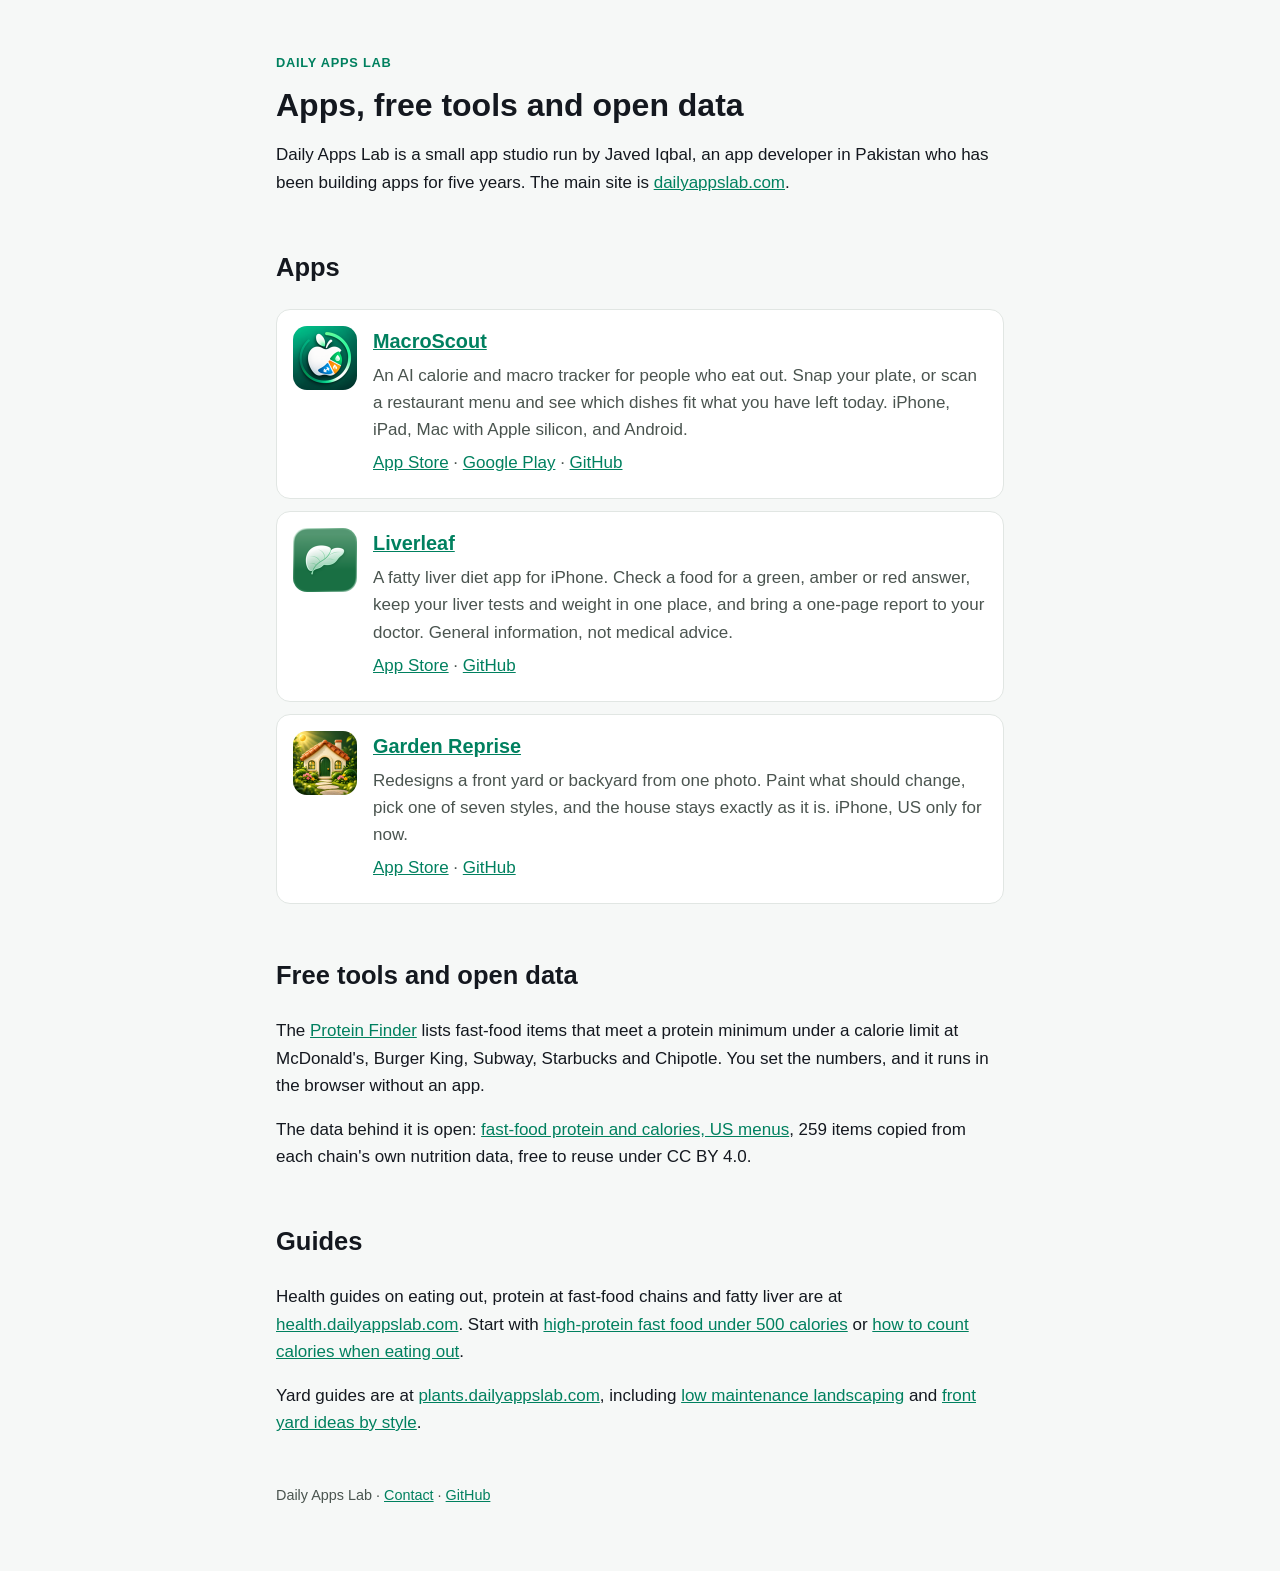
==== index.html @ c86abbc7 "Add the home page, styles, icons, robots and sitemap" ====
<!doctype html>
<html lang="en">
<head>
<meta charset="utf-8">
<meta name="viewport" content="width=device-width, initial-scale=1">
<title>Daily Apps Lab on GitHub: apps, free tools and open data</title>
<meta name="description" content="MacroScout, Liverleaf and Garden Reprise by Daily Apps Lab, plus a free fast-food Protein Finder and the open dataset behind it.">
<link rel="canonical" href="https://dailyappslab.github.io/">
<link rel="stylesheet" href="style.css">
<script type="application/ld+json">
{"@context":"https://schema.org","@type":"Organization","name":"Daily Apps Lab","url":"https://dailyappslab.com/","founder":{"@type":"Person","name":"Javed Iqbal","url":"https://health.dailyappslab.com/about/","sameAs":["https://github.com/javediqbal-byte"]},"sameAs":["https://github.com/dailyappslab","https://dailyappslab.github.io/"]}
</script>
</head>
<body>
<main>
<p class="k">Daily Apps Lab</p>
<h1>Apps, free tools and open data</h1>
<p>Daily Apps Lab is a small app studio run by Javed Iqbal, an app developer in Pakistan who has been building apps for five years. The main site is <a href="https://dailyappslab.com/">dailyappslab.com</a>.</p>

<h2>Apps</h2>
<div class="app"><img src="img-macroscout.png" alt="MacroScout icon"><div>
<h3><a href="https://health.dailyappslab.com/macroscout/">MacroScout</a></h3>
<p>An AI calorie and macro tracker for people who eat out. Snap your plate, or scan a restaurant menu and see which dishes fit what you have left today. iPhone, iPad, Mac with Apple silicon, and Android.</p>
<p><a href="https://apps.apple.com/app/apple-store/id6760803463?pt=128676461&amp;ct=github-readme&amp;mt=8">App Store</a> · <a href="https://play.google.com/store/apps/details?id=com.javediqbal8381.calorietracker&amp;referrer=utm_source%3Dgithub%26utm_medium%3Dreadme%26utm_campaign%3Dmacroscout">Google Play</a> · <a href="https://github.com/dailyappslab/macroscout">GitHub</a></p>
</div></div>
<div class="app"><img src="img-liverleaf.png" alt="Liverleaf icon"><div>
<h3><a href="https://health.dailyappslab.com/liver-tracker/">Liverleaf</a></h3>
<p>A fatty liver diet app for iPhone. Check a food for a green, amber or red answer, keep your liver tests and weight in one place, and bring a one-page report to your doctor. General information, not medical advice.</p>
<p><a href="https://apps.apple.com/app/apple-store/id6818028733?pt=128676461&amp;ct=github-readme&amp;mt=8">App Store</a> · <a href="https://github.com/dailyappslab/liverleaf">GitHub</a></p>
</div></div>
<div class="app"><img src="img-garden-reprise.png" alt="Garden Reprise icon"><div>
<h3><a href="https://plants.dailyappslab.com/garden-reprise/">Garden Reprise</a></h3>
<p>Redesigns a front yard or backyard from one photo. Paint what should change, pick one of seven styles, and the house stays exactly as it is. iPhone, US only for now.</p>
<p><a href="https://apps.apple.com/app/apple-store/id6828341834?pt=128676461&amp;ct=github-readme&amp;mt=8">App Store</a> · <a href="https://github.com/dailyappslab/garden-reprise">GitHub</a></p>
</div></div>

<h2>Free tools and open data</h2>
<p>The <a href="https://health.dailyappslab.com/macroscout/protein-finder/">Protein Finder</a> lists fast-food items that meet a protein minimum under a calorie limit at McDonald's, Burger King, Subway, Starbucks and Chipotle. You set the numbers, and it runs in the browser without an app.</p>
<p>The data behind it is open: <a href="data/fast-food-protein-us/">fast-food protein and calories, US menus</a>, 259 items copied from each chain's own nutrition data, free to reuse under CC BY 4.0.</p>

<h2>Guides</h2>
<p>Health guides on eating out, protein at fast-food chains and fatty liver are at <a href="https://health.dailyappslab.com/">health.dailyappslab.com</a>. Start with <a href="https://health.dailyappslab.com/macroscout/high-protein-fast-food/">high-protein fast food under 500 calories</a> or <a href="https://health.dailyappslab.com/macroscout/how-to-count-calories-when-eating-out/">how to count calories when eating out</a>.</p>
<p>Yard guides are at <a href="https://plants.dailyappslab.com/guides/">plants.dailyappslab.com</a>, including <a href="https://plants.dailyappslab.com/guides/low-maintenance-landscaping/">low maintenance landscaping</a> and <a href="https://plants.dailyappslab.com/guides/front-yard-landscaping-ideas/">front yard ideas by style</a>.</p>

<footer>Daily Apps Lab · <a href="https://dailyappslab.com/contact/">Contact</a> · <a href="https://github.com/dailyappslab">GitHub</a></footer>
</main>
</body>
</html>
---- style.css ----
:root{--ink:#14181f;--sub:#4a544f;--acc:#00805f;--bg:#f6f8f7;--card:#fff;--line:#e1e6e3}
@media (prefers-color-scheme:dark){:root{--ink:#e9eeeb;--sub:#a9b4ae;--acc:#3fd0a3;--bg:#121614;--card:#1a201d;--line:#2a322e}}
*{box-sizing:border-box}body{margin:0;background:var(--bg);color:var(--ink);font:17px/1.6 -apple-system,BlinkMacSystemFont,"Segoe UI",Roboto,sans-serif}
main{max-width:760px;margin:0 auto;padding:40px 16px 64px}a{color:var(--acc)}h1{font-size:2rem;line-height:1.2;margin:.2em 0 .4em}h2{margin-top:2em}
.k{font-size:.8rem;font-weight:700;letter-spacing:.06em;text-transform:uppercase;color:var(--acc)}
.app{display:flex;gap:16px;align-items:flex-start;background:var(--card);border:1px solid var(--line);border-radius:14px;padding:16px;margin:12px 0}
.app img{width:64px;height:64px;border-radius:14px;flex:none}.app h3{margin:0 0 4px}.app p{margin:0 0 6px;color:var(--sub)}
table{width:100%;border-collapse:collapse;font-size:.92rem}th,td{text-align:left;padding:7px 8px;border-bottom:1px solid var(--line)}th{font-size:.8rem;color:var(--sub)}
.wrap{overflow-x:auto}footer{margin-top:48px;color:var(--sub);font-size:.9rem}
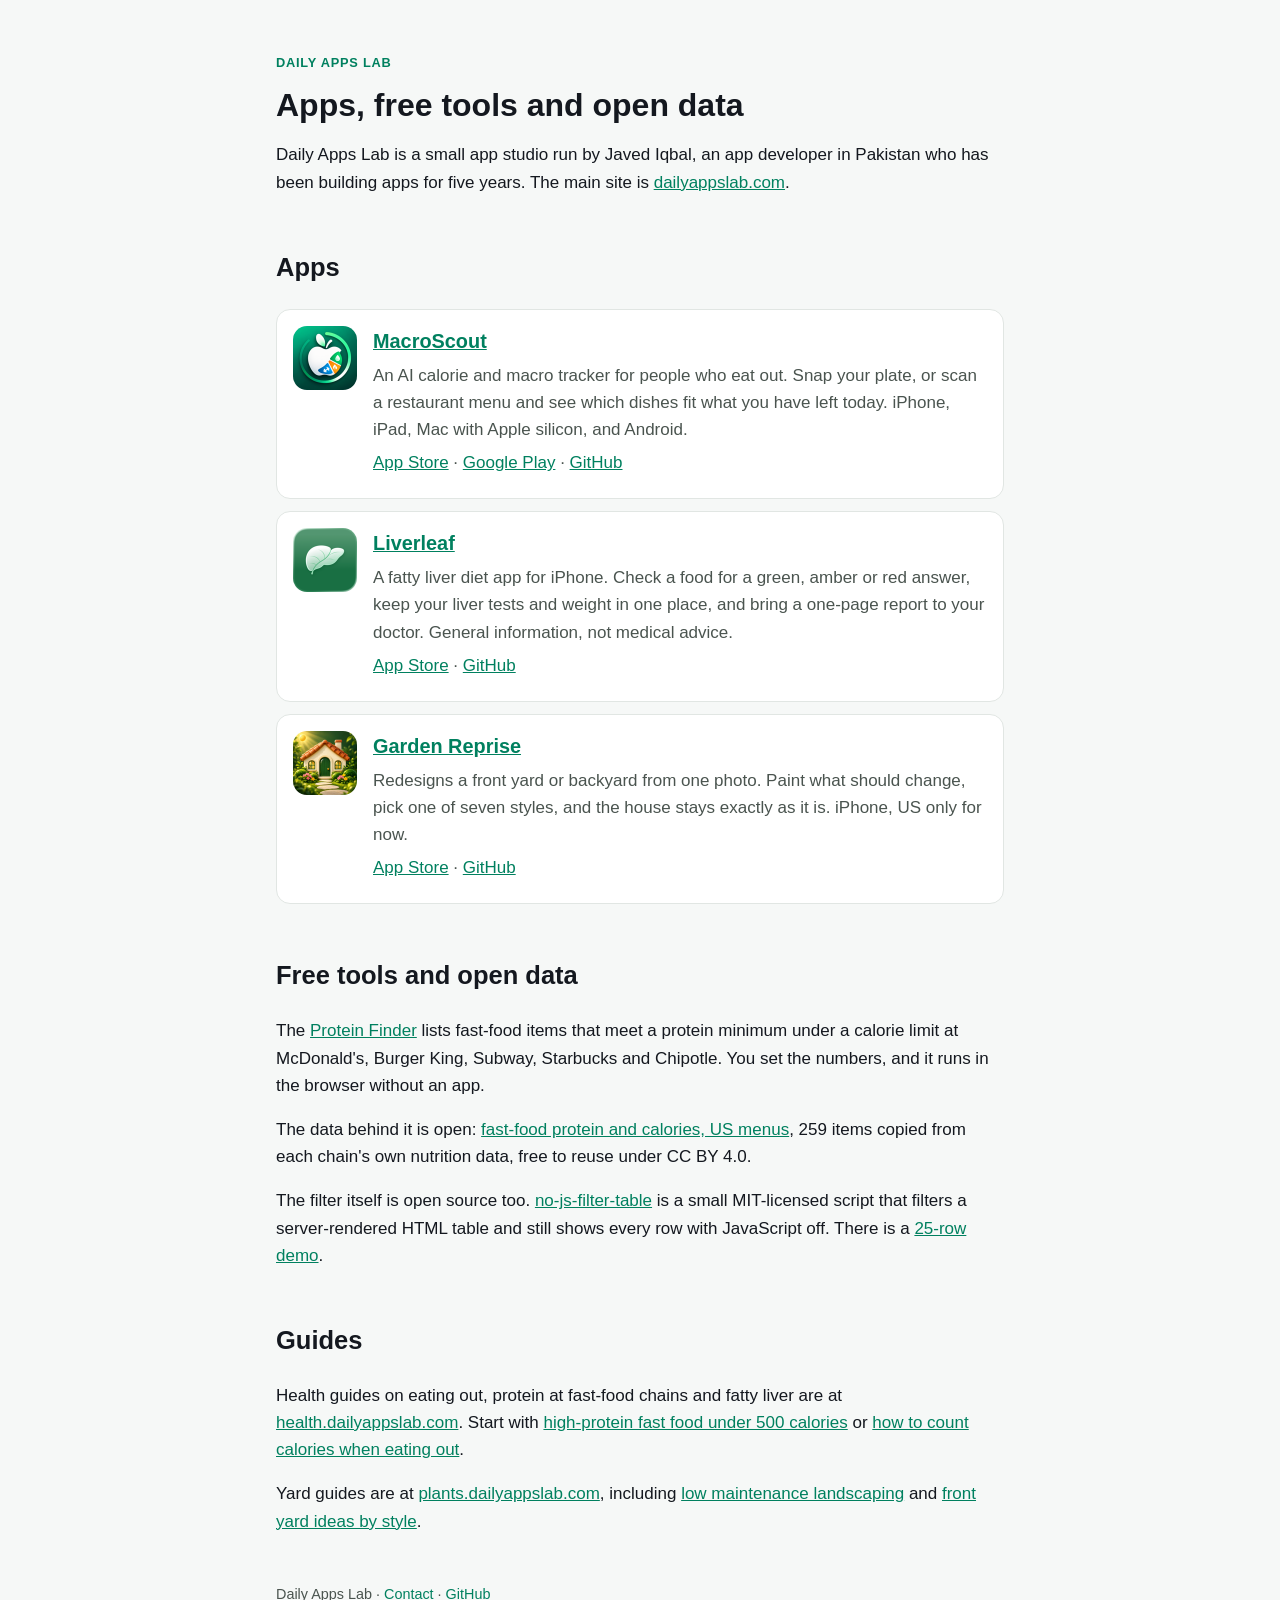
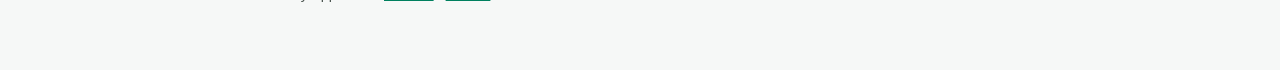
==== commit b5ebae05: "Link the open-source filter, add it to the sitemap, add Google verification" ====
--- a/index.html
+++ b/index.html
@@ -37,6 +37,7 @@
 <h2>Free tools and open data</h2>
 <p>The <a href="https://health.dailyappslab.com/macroscout/protein-finder/">Protein Finder</a> lists fast-food items that meet a protein minimum under a calorie limit at McDonald's, Burger King, Subway, Starbucks and Chipotle. You set the numbers, and it runs in the browser without an app.</p>
 <p>The data behind it is open: <a href="data/fast-food-protein-us/">fast-food protein and calories, US menus</a>, 259 items copied from each chain's own nutrition data, free to reuse under CC BY 4.0.</p>
+<p>The filter itself is open source too. <a href="no-js-filter-table/">no-js-filter-table</a> is a small MIT-licensed script that filters a server-rendered HTML table and still shows every row with JavaScript off. There is a <a href="no-js-filter-table/demo/">25-row demo</a>.</p>
 
 <h2>Guides</h2>
 <p>Health guides on eating out, protein at fast-food chains and fatty liver are at <a href="https://health.dailyappslab.com/">health.dailyappslab.com</a>. Start with <a href="https://health.dailyappslab.com/macroscout/high-protein-fast-food/">high-protein fast food under 500 calories</a> or <a href="https://health.dailyappslab.com/macroscout/how-to-count-calories-when-eating-out/">how to count calories when eating out</a>.</p>
